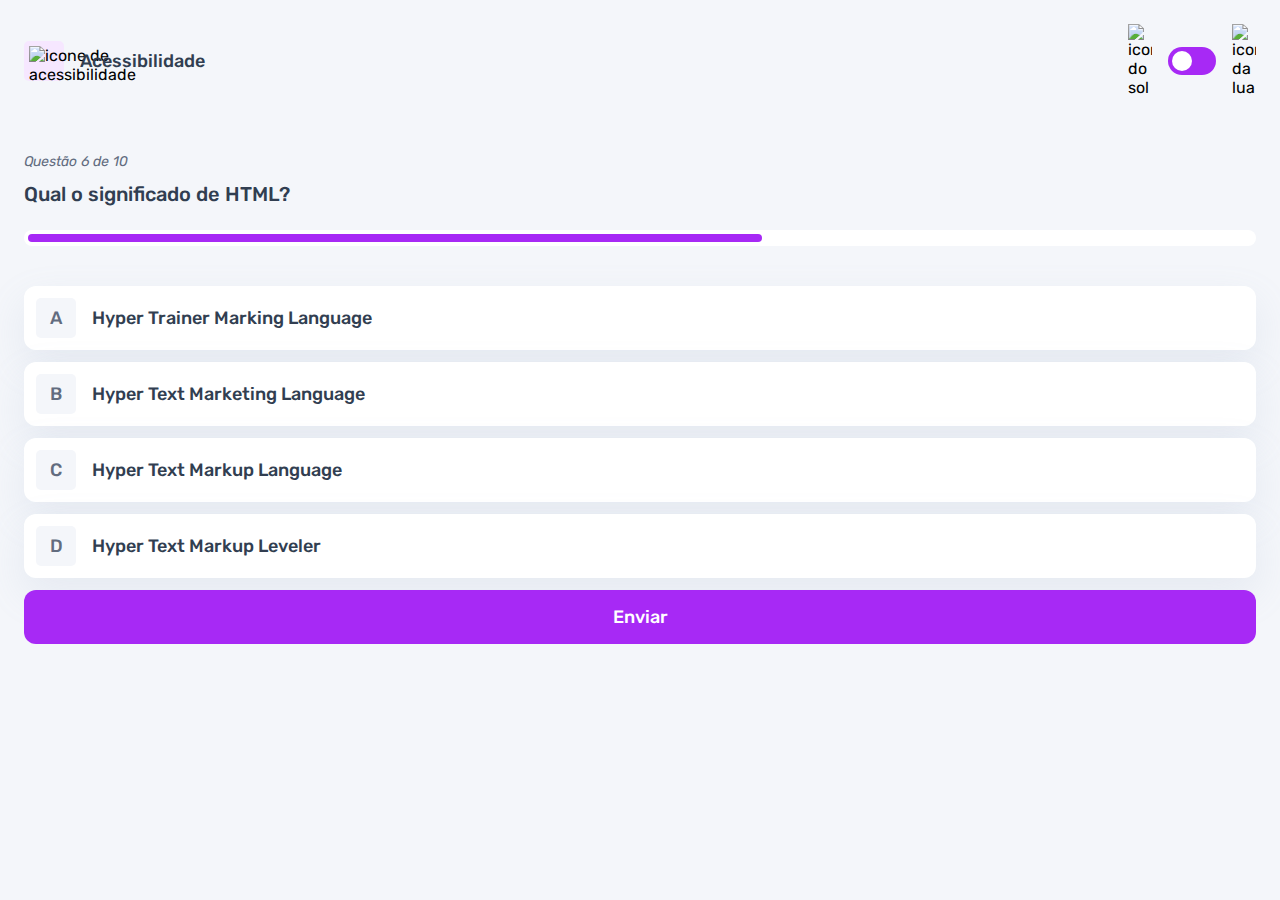
==== pages/quiz/quiz.html @ 12d2f816 "adicionado o efeito de seleção das alternativas" ====
<!DOCTYPE html>
<html lang="en">
<head>
    <meta charset="UTF-8">
    <meta name="viewport" content="width=device-width, initial-scale=1.0">
    <link rel="preconnect" href="https://fonts.googleapis.com">
    <link rel="preconnect" href="https://fonts.gstatic.com" crossorigin>
    <link href="https://fonts.googleapis.com/css2?family=Rubik:ital,wght@0,300..900;1,300..900&display=swap" rel="stylesheet">
    <link rel="stylesheet" href="quiz.css">
    <title>Quiz App</title>
</head>
<body>
    <header>
        <div class="assunto">
            <div class="assunto_icone">
                <img src="../../assets/images/icon-accessibility.svg" alt="icone de acessibilidade">
            </div>

            <h1>Acessibilidade</h1>
        </div>

        <div class="tema">
            <img src="../../assets/images/icon-sun-dark.svg" alt="icone do sol">

            <button>
                <div></div>
            </button>

            <img src="../../assets/images/icon-moon-dark.svg" alt="icone da lua">
        </div>
    </header>

    <main>
        <section class="pergunta">
            <p>Questão 6 de 10</p>

            <h2>Qual o significado de HTML?</h2>

            <div class="barra_progresso">
                <div></div>
            </div>
        </section>

        <section class="alternativas">
            <form action="">
                <label for="alternativa_a">
                    <input type="radio" id="alternativa_a" name="alternativa">

                    <div>
                        <span>A</span>
                        Hyper Trainer Marking Language
                    </div>
                </label>

                <label for="alternativa_b">
                    <input type="radio" id="alternativa_b" name="alternativa">

                    <div>
                        <span>B</span>
                        Hyper Text Marketing Language
                    </div>
                </label>

                <label for="alternativa_c">
                    <input type="radio" id="alternativa_c" name="alternativa">

                    <div>
                        <span>C</span>
                        Hyper Text Markup Language
                    </div>
                </label>

                <label for="alternativa_d">
                    <input type="radio" id="alternativa_d" name="alternativa">

                    <div>
                        <span>D</span>
                        Hyper Text Markup Leveler
                    </div>
                </label>
            </form>

            <button>Enviar</button>
        </section>
    </main>
</body>
</html>
---- pages/quiz/quiz.css ----
* {
    margin: 0;
    padding: 0;
    box-sizing: border-box;
    font-family: "Rubik", sans-serif;
    -webkit-font-smoothing: antialiased;
}

:root {
    --bg-color: #f4f6fa;
    --purple: #a729f5;
    --primary-text-color: #313e51;
    --secondary-text-color: #626c7f;
    --button-bg: #fff;
    --shadow: 0px 16px 40px 0px rgba(143, 160, 193, 0.14);
    --bg-html: #fff1e9;
    --bg-css: #e0fdef;
    --bg-javascript: #ebf0ff;
    --bg-acessibilidade: #f6e7ff;
    --white: #fff;
    --green: #26d782;
    --red: #ee5454;
    --bg-mobile: url(../../assets/images/pattern-background-mobile-light.svg);
    --bg-desktop: url(../../assets/images/pattern-background-desktop-light.svg);
}

body.escuro {
    --bg-color: #313e51;
    --bg-mobile: url(./..../../assets/images/pattern-background-mobile-dark.svg);
    --bg-desktop: url(../../assets/images/pattern-background-desktop-dark.svg);
    --primary-text-color: #fff;
    --secondary-text-color: #abc1e1;
    --button-bg: #3b4d66;
    --shadow: 0px 16px 40px 0px rgba(49, 62, 81, 0.14);
}

body {
    height: 100svh;
    background: var(--bg-mobile) var(--bg-color);
    background-repeat: no-repeat;
    background-size: cover;
}

header {
    display: flex;
    justify-content: space-between;
    padding: 16px 24px;
}

.assunto {
    display: flex;
    align-items: center;
    gap: 16px;
}

.assunto_icone {
    background: var(--bg-acessibilidade);
    width: 40px;
    height: 40px;
    padding: 5px;
    border-radius: 5px;
}

.assunto_icone img {
    width: 100%;
}

.assunto h1 {
    font-size: 18px;
    font-weight: 500;
    color: var(--primary-text-color);
}

.tema {
    padding: 8px 0;
    display: flex;
    align-items: center;
    gap: 8px;
}

.tema img {
    width: 16px;
}

.tema button {
    height: 20px;
    width: 32px;
    background: var(--purple);
    border: 0;
    border-radius: 999px;
    padding: 4px;
}

.tema button div {
    background: var(--white);
    width: 12px;
    height: 12px;
    border-radius: 999px;
}

main {
    padding: 32px 24px;
}

.pergunta {
    margin-bottom: 40px;
}

.pergunta p{
    font-style: italic;
    font-size: 14px;
    color: var(--secondary-text-color);
    margin-bottom: 12px;
}

.pergunta h2 {
    font-size: 20px;
    font-weight: 500;
    color: var(--primary-text-color);
    line-height: 24px;
    margin-bottom: 24px;
}

.barra_progresso {
    background: var(--button-bg);
    height: 16px;
    padding: 4px;
    border-radius: 999px;
}

.barra_progresso div {
    height: 100%;
    width: 60%;
    background: var(--purple);
    border-radius: 999px;
}

.alternativas form {
    display: flex;
    flex-direction: column;
    gap: 12px;
    margin-bottom: 12px;
}

.alternativas label {
    display: block;
    background: var(--button-bg);
    padding: 12px;
    font-size: 18px;
    font-weight: 500;
    border-radius: 12px;
    box-shadow: var(--shadow);
    color: var(--primary-text-color);
}

.alternativas label:has(input:checked) {
    outline: 3px solid var(--purple);

    & span {
        background: var(--purple);
        color: var(--white);
    }
}

.alternativas input {
    display: none;
}

.alternativas div {
    display: flex;
    align-items: center;
    gap: 16px;
}

.alternativas div span {
    display: block;
    width: 40px;
    height: 40px;
    background: var(--bg-color);
    color: var(--secondary-text-color);

    display: flex;
    align-items: center;
    justify-content: center;
    border-radius: 5px;
    flex-shrink: 0;
}

.alternativas button {
    padding: 16px;
    border-radius: 12px;
    border: none;
    background: var(--purple);
    color: var(--white);
    width: 100%;

    font-size: 18px;
    font-weight: 500;
}

@media(min-width: 1100px) {
    .tema {
        gap: 16px;
    }

    .tema img {
        width: 24px;
    }

    .tema button {
        width: 48px;
        height: 28px;
    }

    .tema button div {
        width: 20px;
        height: 20px;
    }
}
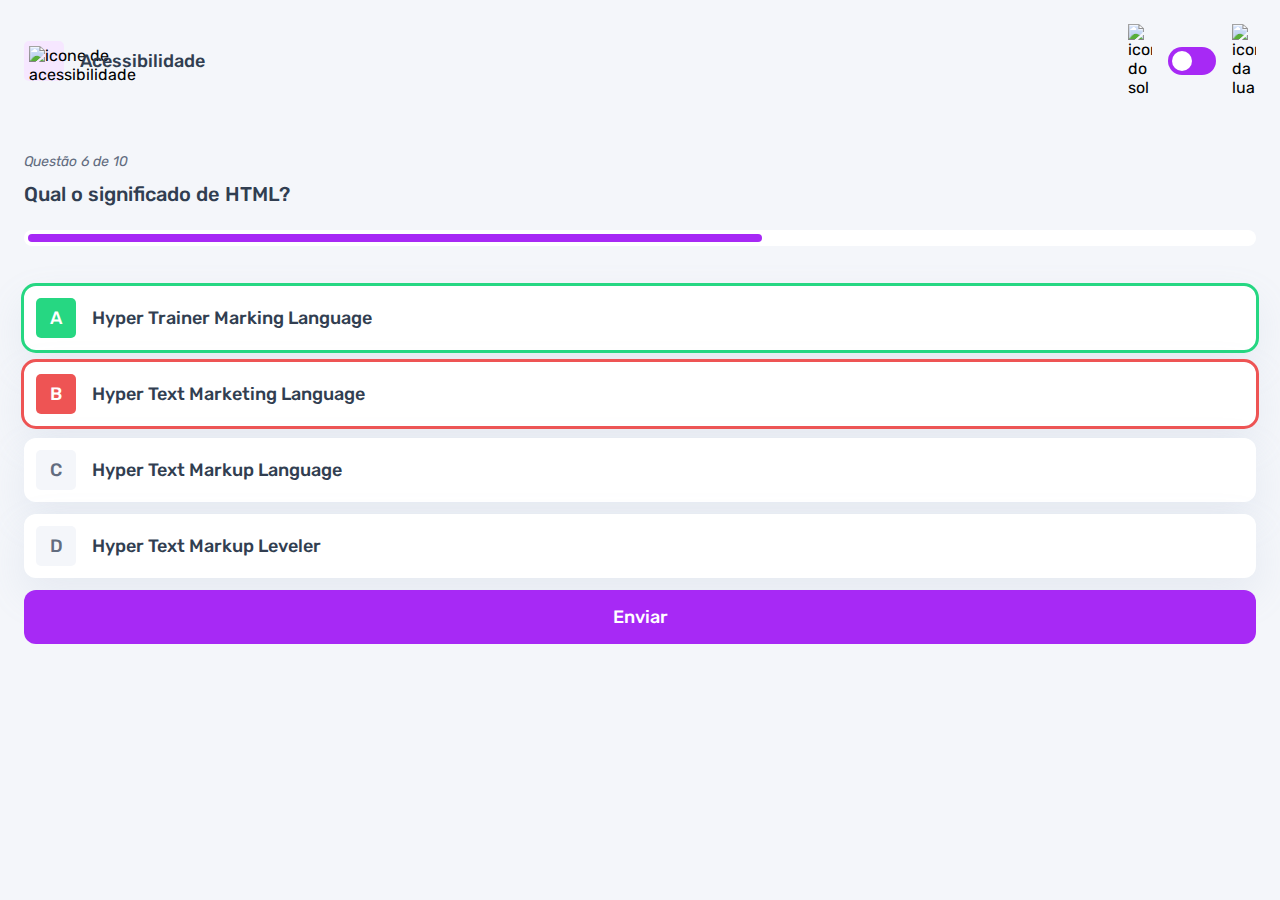
==== commit d94990c4: "adicionado o efeito para alternativas corretas e erradas" ====
--- a/pages/quiz/quiz.html
+++ b/pages/quiz/quiz.html
@@ -43,7 +43,7 @@
 
         <section class="alternativas">
             <form action="">
-                <label for="alternativa_a">
+                <label for="alternativa_a" id="correta">
                     <input type="radio" id="alternativa_a" name="alternativa">
 
                     <div>
@@ -52,7 +52,7 @@
                     </div>
                 </label>
 
-                <label for="alternativa_b">
+                <label for="alternativa_b" id="errada">
                     <input type="radio" id="alternativa_b" name="alternativa">
 
                     <div>
--- a/pages/quiz/quiz.css
+++ b/pages/quiz/quiz.css
@@ -162,6 +162,24 @@
     }
 }
 
+.alternativas label#correta {
+    outline: 3px solid var(--green);
+
+    & span {
+        background: var(--green);
+        color: var(--white);
+    }
+}
+
+.alternativas label#errada {
+    outline: 3px solid var(--red);
+
+    & span {
+        background: var(--red);
+        color: var(--white);
+    }
+}
+
 .alternativas input {
     display: none;
 }
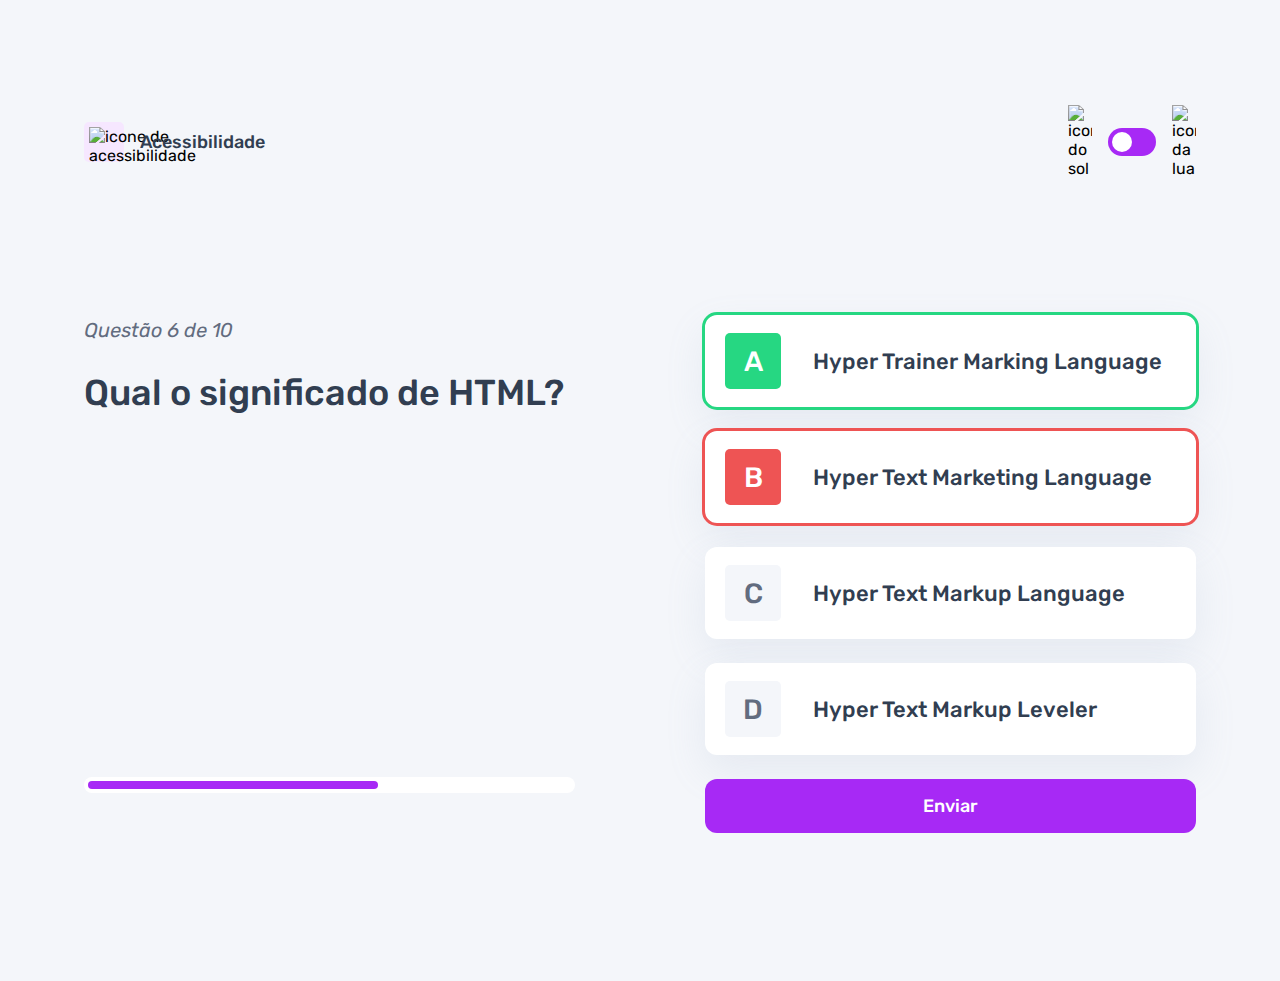
==== commit 6e7f3d82: "adicionada a responsividade para desktop" ====
--- a/pages/quiz/quiz.html
+++ b/pages/quiz/quiz.html
@@ -32,10 +32,11 @@
 
     <main>
         <section class="pergunta">
-            <p>Questão 6 de 10</p>
+            <div>
+                <p>Questão 6 de 10</p>
 
-            <h2>Qual o significado de HTML?</h2>
-
+                <h2>Qual o significado de HTML?</h2>
+            </div>
             <div class="barra_progresso">
                 <div></div>
             </div>
--- a/pages/quiz/quiz.css
+++ b/pages/quiz/quiz.css
@@ -217,6 +217,23 @@
 }
 
 @media(min-width: 1100px) {
+
+    header {
+        margin-block: 81px;
+        max-width: 1160px;
+        margin-inline: auto;
+    }
+
+    .assuntos_icone {
+        width: 56px;
+        height: 56px;
+        padding: 8px;
+    }
+
+    .assuntos h1 {
+        font-size: 28px;
+    }
+
     .tema {
         gap: 16px;
     }
@@ -234,4 +251,57 @@
         width: 20px;
         height: 20px;
     }
+
+    main {
+        max-width: 1160px;
+        margin-inline: auto;
+
+        display: flex;
+        gap: 130px;
+    }
+
+    section {
+        width: 100%;
+    }
+
+    .pergunta {
+        display: flex;
+        flex-direction: column;
+        justify-content: space-between;
+    }
+
+    .pergunta p {
+        font-size: 20px;
+        line-height: 30px;
+        margin-bottom: 27px;
+    }
+
+    .pergunta h2 {
+        font-size: 36px;
+        line-height: 42px;
+    }
+
+    .alternativas form {
+        gap: 24px;
+        margin-bottom: 24px;
+    }
+
+    .alternativas label {
+        font-size: 22px;
+        padding: 18px 20px;
+    }
+
+    .alternativas div {
+        gap: 32px;
+    }
+
+    .alternativas div span {
+        width: 56px;
+        height: 56px;
+        font-size: 28px;
+    }
+
+    .alternativas bottom {
+        font-size: 22px;
+    }
 } 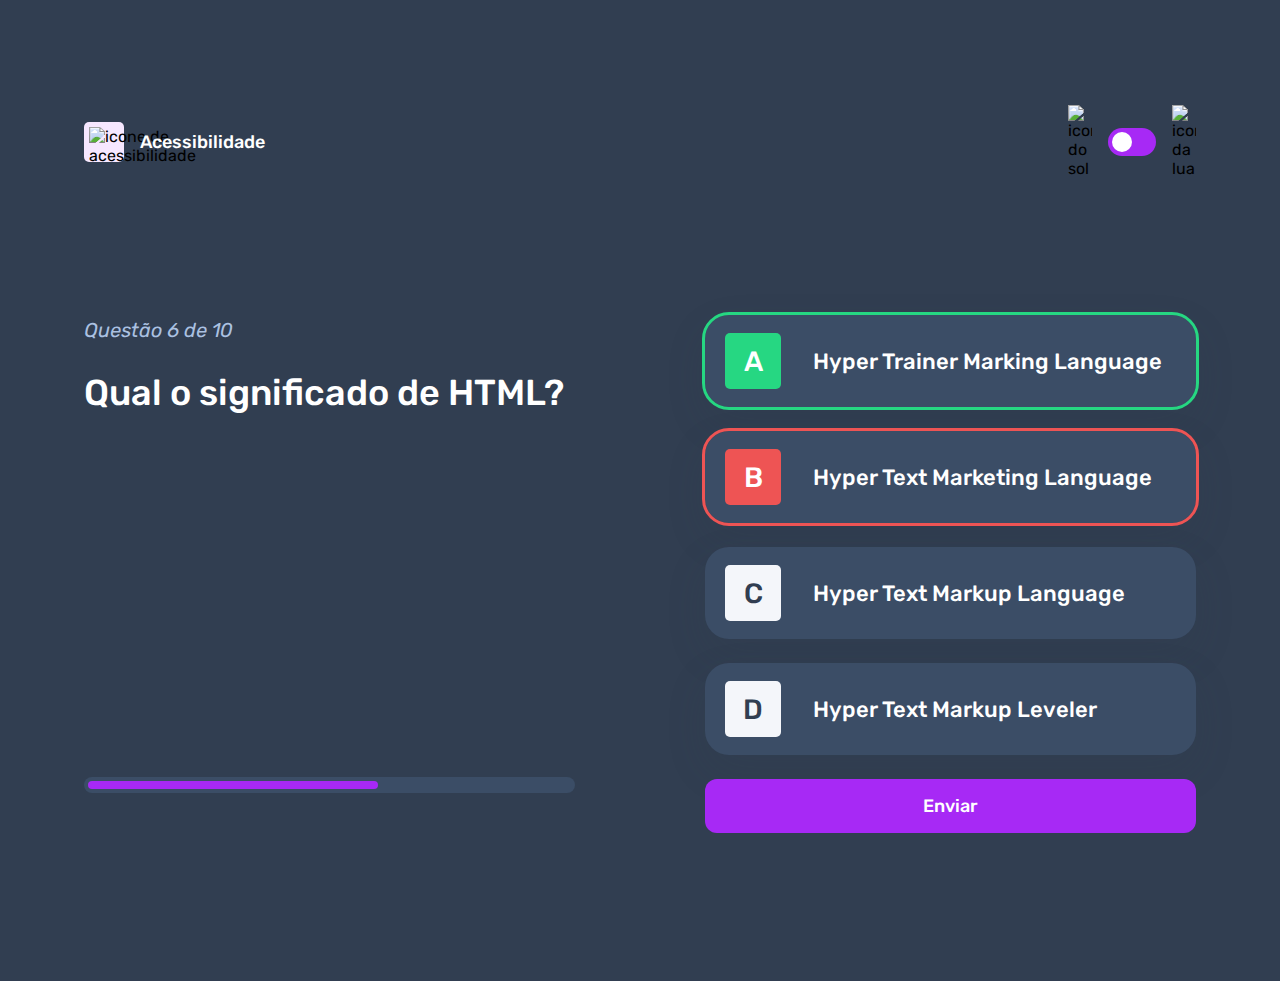
==== commit 309ccb8b: "ajuste das cores no tema dark" ====
--- a/pages/quiz/quiz.html
+++ b/pages/quiz/quiz.html
@@ -9,7 +9,7 @@
     <link rel="stylesheet" href="quiz.css">
     <title>Quiz App</title>
 </head>
-<body>
+<body class="escuro">
     <header>
         <div class="assunto">
             <div class="assunto_icone">
--- a/pages/quiz/quiz.css
+++ b/pages/quiz/quiz.css
@@ -8,7 +8,10 @@
 
 :root {
     --bg-color: #f4f6fa;
+    --bg-span: #f4f6fa;
+    --color-span: #626c7f;
     --purple: #a729f5;
+    --purple-houver: rgba(167, 41, 245, 0.7);
     --primary-text-color: #313e51;
     --secondary-text-color: #626c7f;
     --button-bg: #fff;
@@ -26,7 +29,8 @@
 
 body.escuro {
     --bg-color: #313e51;
-    --bg-mobile: url(./..../../assets/images/pattern-background-mobile-dark.svg);
+    --color-span: #313e51;
+    --bg-mobile: url(../../assets/images/pattern-background-mobile-dark.svg);
     --bg-desktop: url(../../assets/images/pattern-background-desktop-dark.svg);
     --primary-text-color: #fff;
     --secondary-text-color: #abc1e1;
@@ -151,6 +155,14 @@
     border-radius: 12px;
     box-shadow: var(--shadow);
     color: var(--primary-text-color);
+    cursor: pointer;
+}
+
+.alternativas label:hover {
+    & span {
+        background: var(--bg-acessibilidade);
+        color: var(--purple);
+    }
 }
 
 .alternativas label:has(input:checked) {
@@ -194,8 +206,10 @@
     display: block;
     width: 40px;
     height: 40px;
-    background: var(--bg-color);
-    color: var(--secondary-text-color);
+    background: var(--bg-span);
+    border-radius: 5px;
+    color: var(--color-span);
+    
 
     display: flex;
     align-items: center;
@@ -216,6 +230,12 @@
     font-weight: 500;
 }
 
+.alternativas button:hover {
+    background: var(--purple-houver);
+    cursor: pointer;
+    transition: background 0.3s;
+}
+
 @media(min-width: 1100px) {
 
     header {
@@ -289,6 +309,8 @@
     .alternativas label {
         font-size: 22px;
         padding: 18px 20px;
+        border-radius: 24px;
+
     }
 
     .alternativas div {
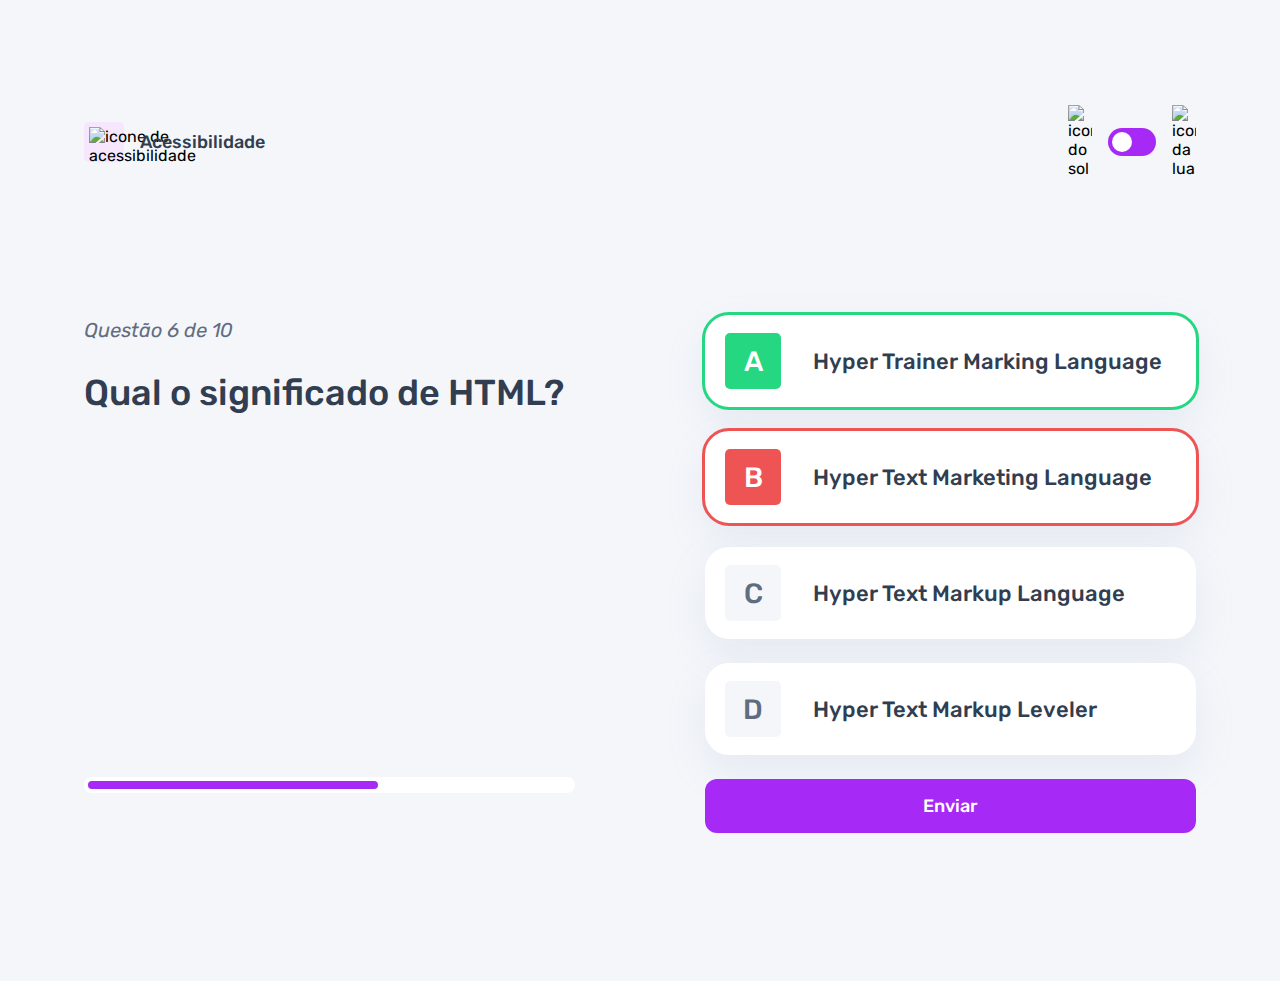
==== commit d8a07297: "ajuste do fundo para p desktop no quis.html" ====
--- a/pages/quiz/quiz.html
+++ b/pages/quiz/quiz.html
@@ -9,7 +9,7 @@
     <link rel="stylesheet" href="quiz.css">
     <title>Quiz App</title>
 </head>
-<body class="escuro">
+<body>
     <header>
         <div class="assunto">
             <div class="assunto_icone">
--- a/pages/quiz/quiz.css
+++ b/pages/quiz/quiz.css
@@ -238,6 +238,12 @@
 
 @media(min-width: 1100px) {
 
+    body {
+        background: var(--bg-desktop) var(--bg-color);
+        background-size: cover;
+        background-repeat: no-repeat;
+    }
+
     header {
         margin-block: 81px;
         max-width: 1160px;
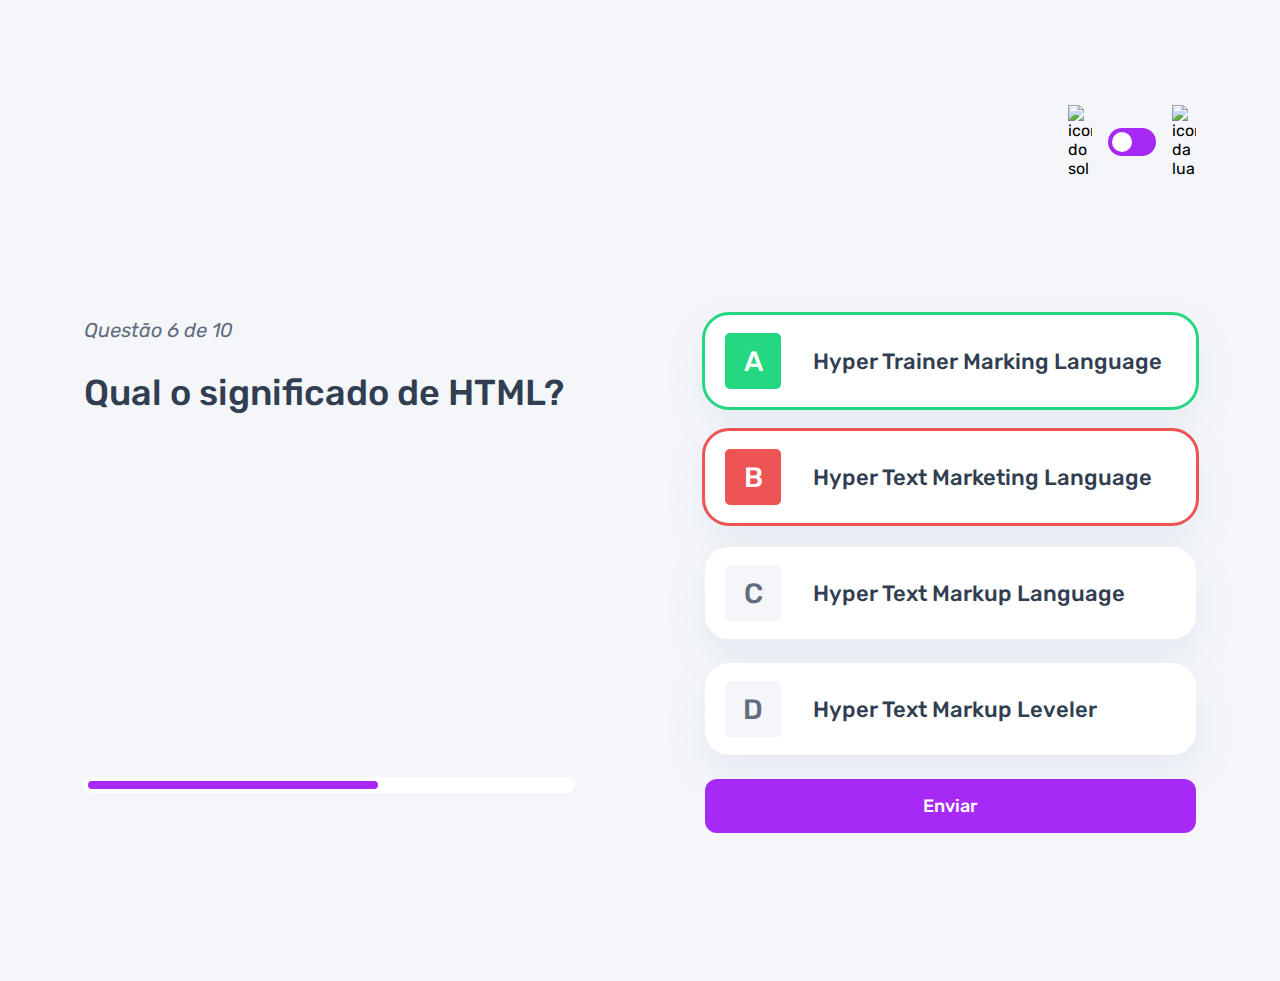
==== commit cf350dad: "alteração do assunto da pagina" ====
--- a/pages/quiz/quiz.html
+++ b/pages/quiz/quiz.html
@@ -7,16 +7,17 @@
     <link rel="preconnect" href="https://fonts.gstatic.com" crossorigin>
     <link href="https://fonts.googleapis.com/css2?family=Rubik:ital,wght@0,300..900;1,300..900&display=swap" rel="stylesheet">
     <link rel="stylesheet" href="quiz.css">
+    <script src="./quiz.js" type="module" defer></script>
     <title>Quiz App</title>
 </head>
 <body>
     <header>
         <div class="assunto">
             <div class="assunto_icone">
-                <img src="../../assets/images/icon-accessibility.svg" alt="icone de acessibilidade">
+                <img src="" alt="">
             </div>
 
-            <h1>Acessibilidade</h1>
+            <h1></h1>
         </div>
 
         <div class="tema">
--- a/pages/quiz/quiz.css
+++ b/pages/quiz/quiz.css
@@ -58,11 +58,27 @@
 }
 
 .assunto_icone {
-    background: var(--bg-acessibilidade);
+
     width: 40px;
     height: 40px;
     padding: 5px;
     border-radius: 5px;
+}
+
+.assunto_icone.html {
+    background: var(--bg-html);
+}
+
+.assunto_icone.css {
+    background: var(--bg-css);
+}
+
+.assunto_icone.javascript {
+    background: var(--bg-javascript);
+}
+
+.assunto_icone.acessibilidade {
+    background: var(--bg-acessibilidade);
 }
 
 .assunto_icone img {
@@ -93,6 +109,8 @@
     border: 0;
     border-radius: 999px;
     padding: 4px;
+    display: flex;
+    cursor: pointer;
 }
 
 .tema button div {
@@ -228,6 +246,7 @@
 
     font-size: 18px;
     font-weight: 500;
+    transition: background 0.3s;
 }
 
 .alternativas button:hover {
@@ -236,6 +255,7 @@
     transition: background 0.3s;
 }
 
+
 @media(min-width: 1100px) {
 
     body {
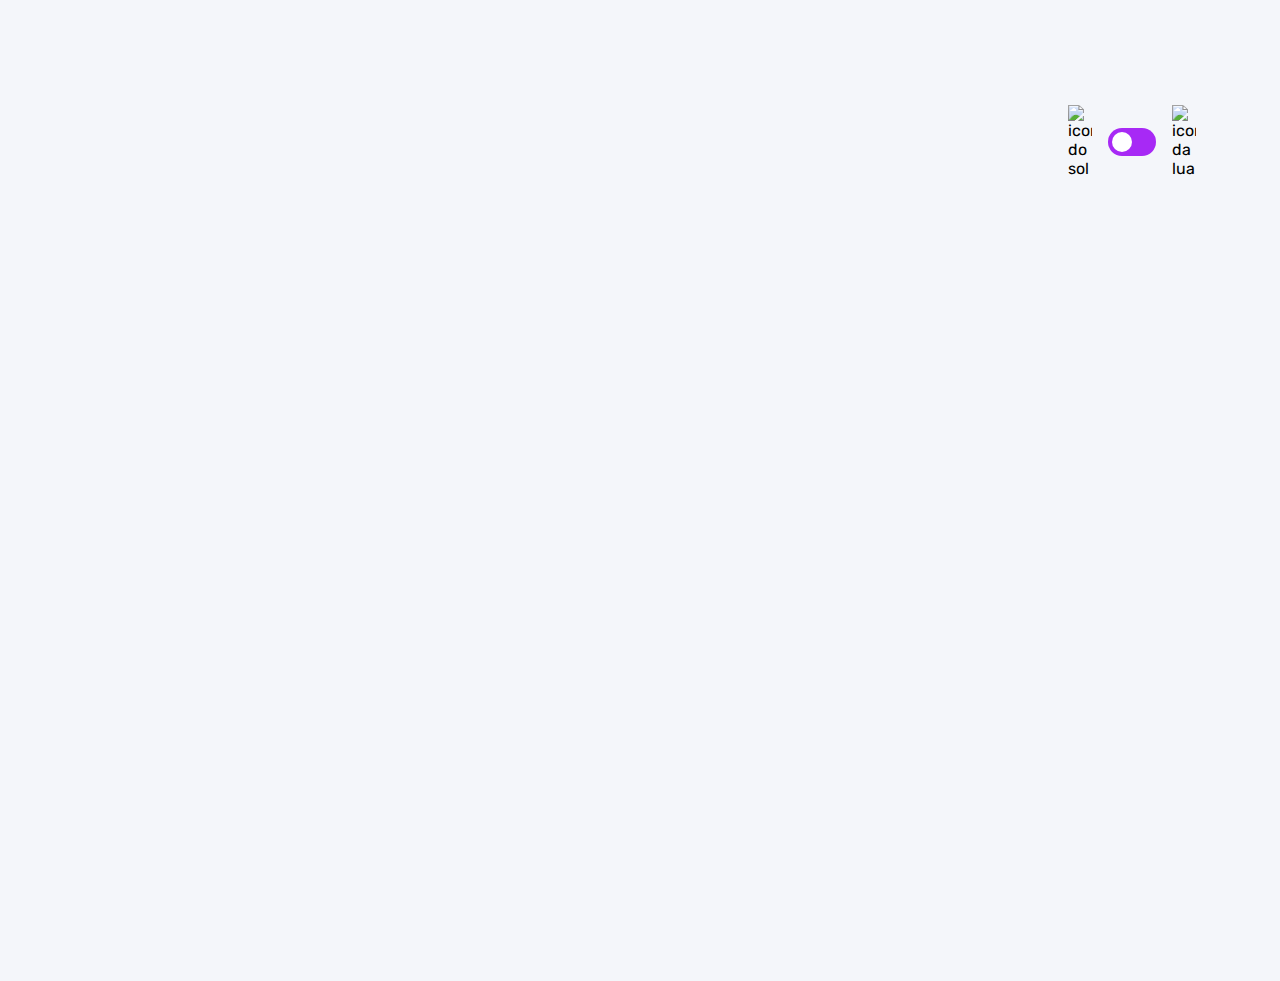
==== commit ebbab5ff: "adicionadas as funções de buscar e montar as perguntas no html" ====
--- a/pages/quiz/quiz.html
+++ b/pages/quiz/quiz.html
@@ -32,58 +32,7 @@
     </header>
 
     <main>
-        <section class="pergunta">
-            <div>
-                <p>Questão 6 de 10</p>
-
-                <h2>Qual o significado de HTML?</h2>
-            </div>
-            <div class="barra_progresso">
-                <div></div>
-            </div>
-        </section>
-
-        <section class="alternativas">
-            <form action="">
-                <label for="alternativa_a" id="correta">
-                    <input type="radio" id="alternativa_a" name="alternativa">
-
-                    <div>
-                        <span>A</span>
-                        Hyper Trainer Marking Language
-                    </div>
-                </label>
-
-                <label for="alternativa_b" id="errada">
-                    <input type="radio" id="alternativa_b" name="alternativa">
-
-                    <div>
-                        <span>B</span>
-                        Hyper Text Marketing Language
-                    </div>
-                </label>
-
-                <label for="alternativa_c">
-                    <input type="radio" id="alternativa_c" name="alternativa">
-
-                    <div>
-                        <span>C</span>
-                        Hyper Text Markup Language
-                    </div>
-                </label>
-
-                <label for="alternativa_d">
-                    <input type="radio" id="alternativa_d" name="alternativa">
-
-                    <div>
-                        <span>D</span>
-                        Hyper Text Markup Leveler
-                    </div>
-                </label>
-            </form>
-
-            <button>Enviar</button>
-        </section>
+        
     </main>
 </body>
 </html>--- a/pages/quiz/quiz.css
+++ b/pages/quiz/quiz.css
@@ -152,7 +152,6 @@
 
 .barra_progresso div {
     height: 100%;
-    width: 60%;
     background: var(--purple);
     border-radius: 999px;
 }
